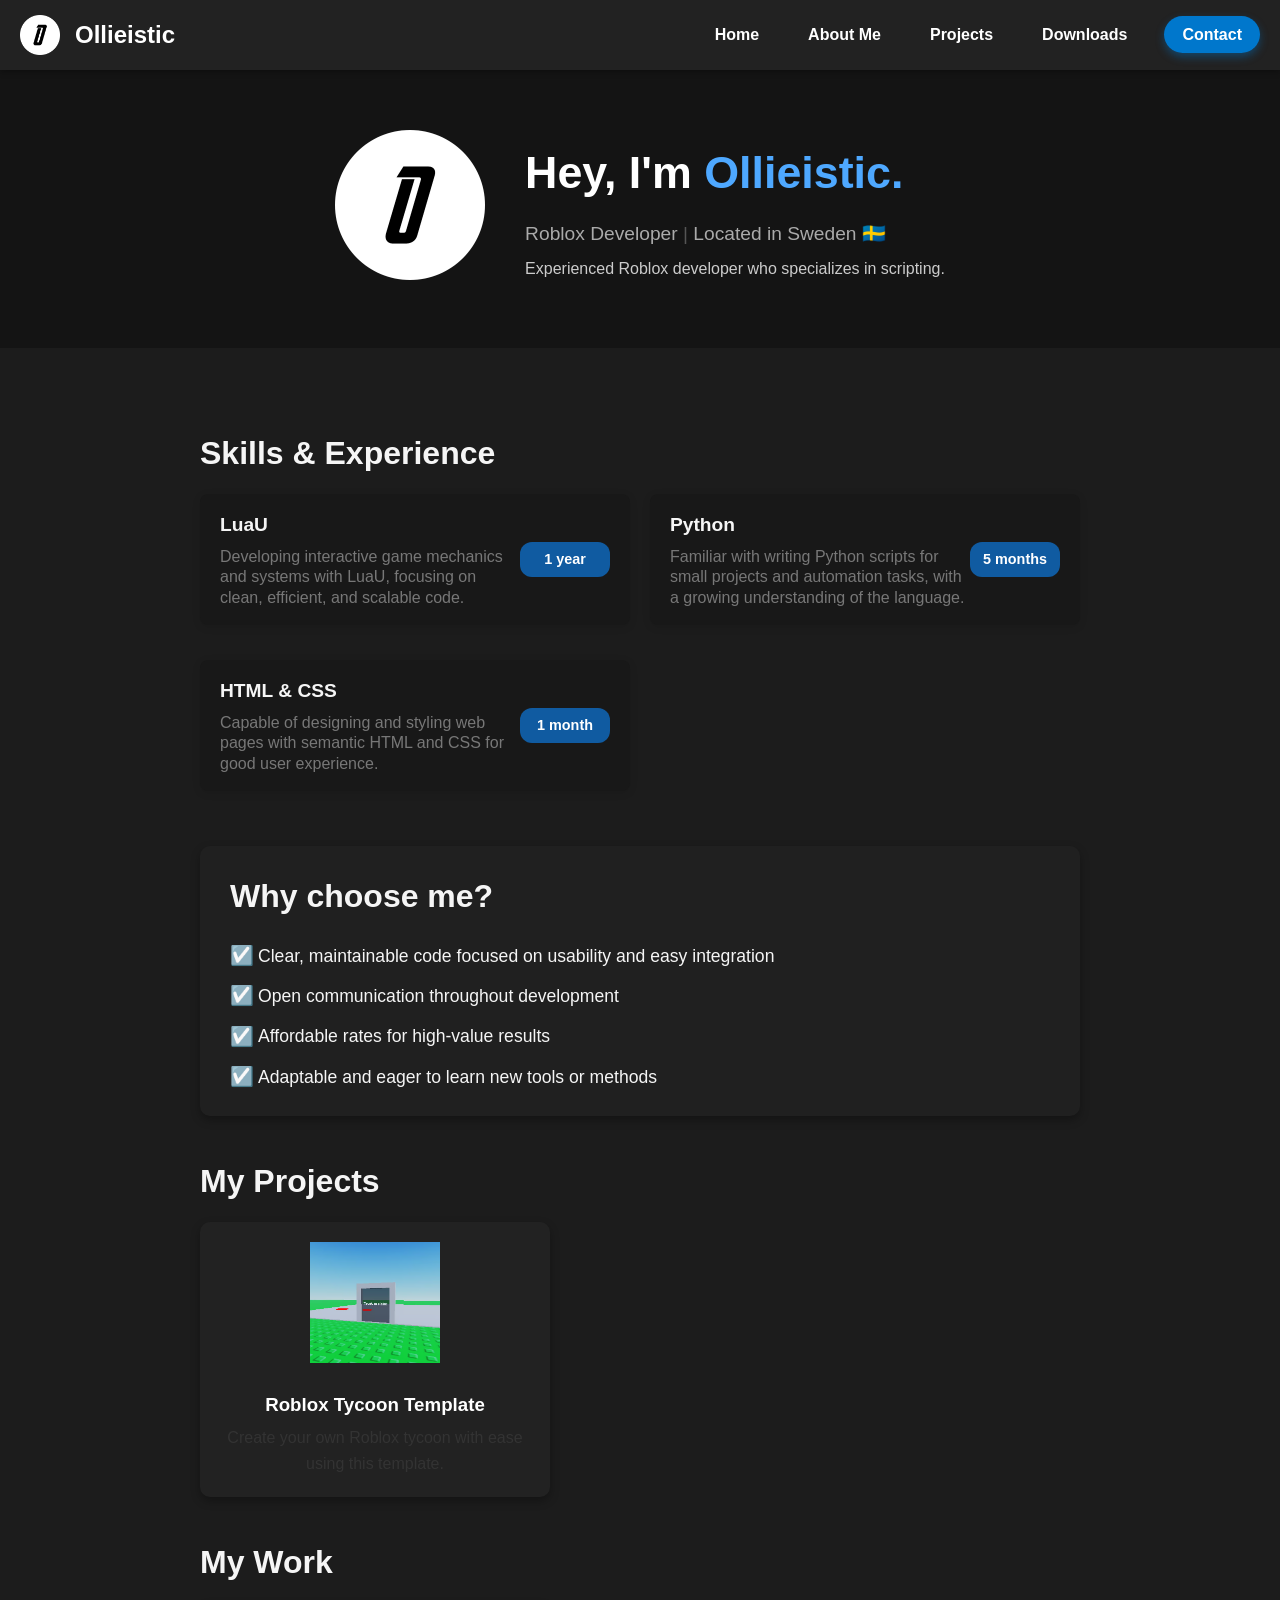
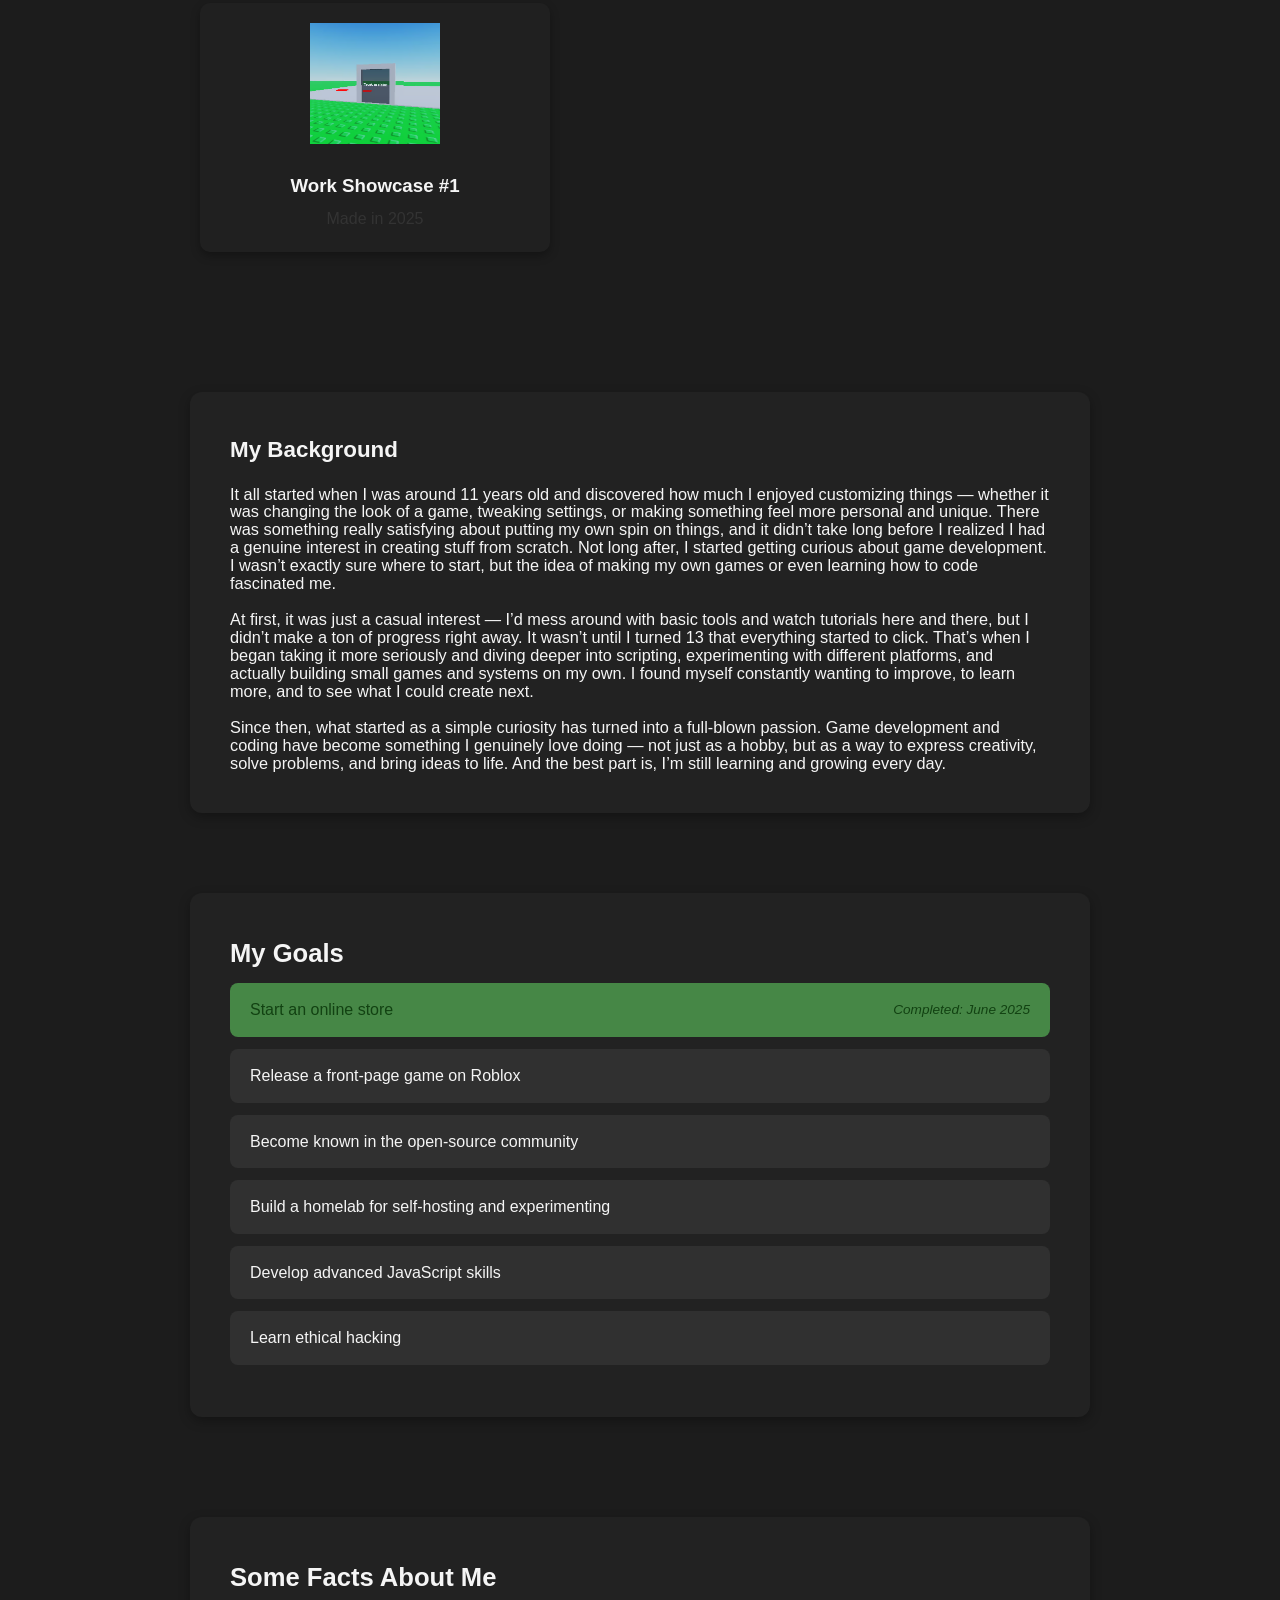
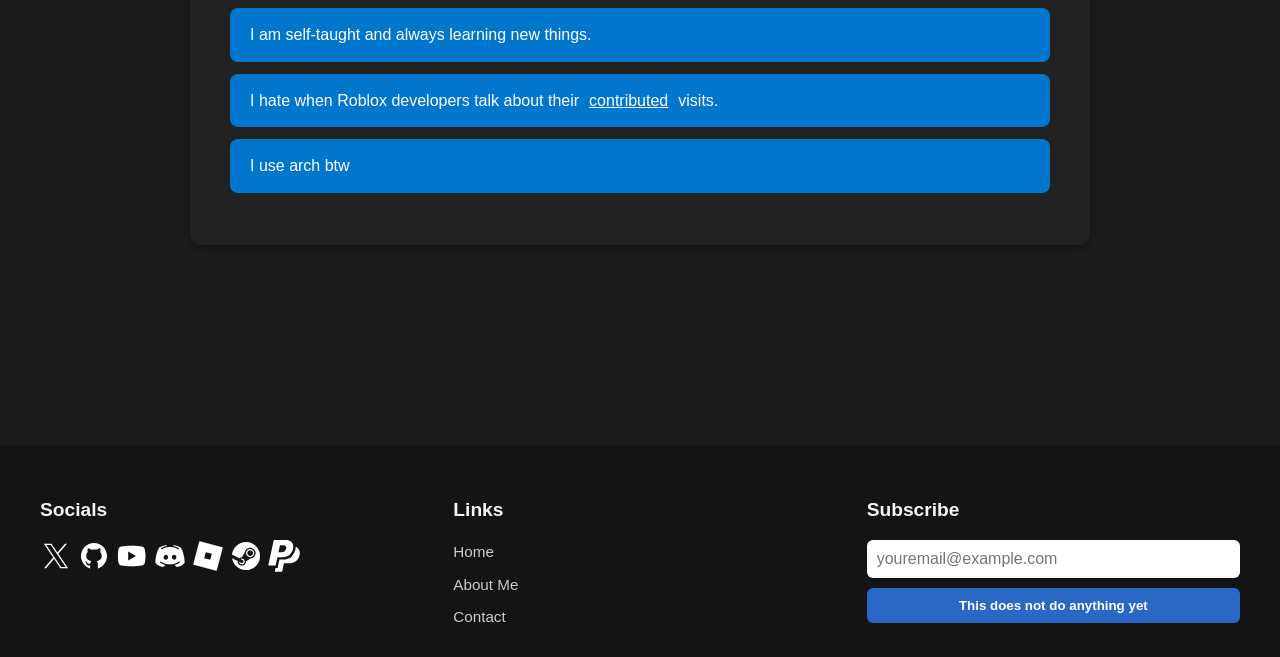
==== index.html @ 8bd6c85c "deploy: 1ccce75548903b7d5dc408d2ad320f66c40d2da7" ====
<!DOCTYPE html>
<html lang="en">
<head>
  <meta charset="UTF-8" />
  <meta name="viewport" content="width=device-width, initial-scale=1" />
  <title>Portfolio | Ollieistic</title>
  <link rel="stylesheet" href="/css/portfolio.css" />
  <link rel="stylesheet" href="/css/shared.css" />
</head>
<body>
  <nav class="navbar">
    <div class="logo-container">
      <img src="/assets/img/logo.png" alt="Logo" class="logo" />
      <span class="logo-text">Ollieistic</span>
    </div>
    <ul class="nav-links">
      <li><a href="/" class="nav-link">Home</a></li>
      <li><a href="#about" class="nav-link">About Me</a></li>
      <li><a href="#projects" class="nav-link">Projects</a></li>
      <li><a href="/downloads" class="nav-link">Downloads</a></li>
      <li><a href="/contact" class="nav-link cta">Contact</a></li>
    </ul>
  </nav>

  <section id="home" class="hero">
    <div class="hero-content">
        <div class="hero-image">
            <img src="/assets/img/logo.png" alt="Ollieistic Logo" />
        </div>
        <div class="hero-text">
            <h1>Hey, I'm <span class="highlight">Ollieistic.</span></h1>
            <p class="subtitle">Roblox Developer <span class="divider">|</span> Located in Sweden 🇸🇪</p>
            <p class="about-me">Experienced Roblox developer who specializes in scripting.</p>
        </div>
    </div>
  </section>

  <div class="content-container">
    <section id="skills-experience">
      <h2>Skills & Experience</h2>
        <ul class="skills-cards-list">
          <li class="skill-card">
            <div class="skill-info">
              <h3>LuaU</h3>
              <p>
                Developing interactive game mechanics and systems with LuaU, focusing on clean, efficient, and scalable code.
              </p>
            </div>
            <span class="experience-label">1 year</span>
          </li>
          <li class="skill-card">
            <div class="skill-info">
              <h3>Python</h3>
              <p>Familiar with writing Python scripts for small projects and automation tasks, with a growing understanding of the language.</p>
            </div>
            <span class="experience-label">5 months</span>
          </li>
          </li>
          <li class="skill-card">
            <div class="skill-info">
              <h3>HTML & CSS</h3>
              <p>Capable of designing and styling web pages with semantic HTML and CSS for good user experience.</p>
            </div>
            <span class="experience-label">1 month</span>
          </li>
        </ul>
      </section>

    <section id="why-choose-me">
      <h2>Why choose me?</h2>
      <p>Clear, maintainable code focused on usability and easy integration</p>
      <p>Open communication throughout development</p>
      <p>Affordable rates for high-value results</p>
      <p>Adaptable and eager to learn new tools or methods</p>
    </section>

    <section id="projects">
        <h2>My Projects</h2>
        <div class="project-list">
          <div class="project">
            <img src="/assets/img/tycoon-temp_p1.png" alt="Project Showcase: Roblox Tycoon Template" />
            <h3>
              <a href="https://store.ollieistic.com/b/tycoon-template" target="_blank">Roblox Tycoon Template</a>
            </h3>
            <p>Create your own Roblox tycoon with ease using this template.</p>
          </div>
        </div>
    </section>

    <section id="my-work">
        <h2>My Work</h2>
        <div class="showcase-list">
            <div class="showcase">
            <img src="/assets/img/tycoon-temp_p1.png" alt="Work Showcase: Alternative Text" />
            <h3>
                <a href="https://www.roblox.com" target="_blank">Work Showcase #1</a>
            </h3>
            <p>Made in 2025</p>
            </div>
        </div>
    </section>

    <section id="about" class="about-section content-container">
        <section class="about-goals-wrapper">
            <article class="background-section">
            <h3>My Background</h3>
            <p>
                It all started when I was around 11 years old and discovered how much I enjoyed customizing things — whether it was changing the look of a game, tweaking settings, or making something feel more personal and unique. There was something really satisfying about putting my own spin on things, and it didn’t take long before I realized I had a genuine interest in creating stuff from scratch. Not long after, I started getting curious about game development. I wasn’t exactly sure where to start, but the idea of making my own games or even learning how to code fascinated me.
                
                At first, it was just a casual interest — I’d mess around with basic tools and watch tutorials here and there, but I didn’t make a ton of progress right away. It wasn’t until I turned 13 that everything started to click. That’s when I began taking it more seriously and diving deeper into scripting, experimenting with different platforms, and actually building small games and systems on my own. I found myself constantly wanting to improve, to learn more, and to see what I could create next.
                
                Since then, what started as a simple curiosity has turned into a full-blown passion. Game development and coding have become something I genuinely love doing — not just as a hobby, but as a way to express creativity, solve problems, and bring ideas to life. And the best part is, I’m still learning and growing every day.
            </p>
            </article>

            <section id="goals" class="goals-section">
            <h3>My Goals</h3>
            <ul class="goals-list">
                <li class="goal completed">
                <span class="goal-text">Start an online store</span>
                <span class="goal-date">Completed: June 2025</span>
                </li>
                <li class="goal">
                <span class="goal-text">Release a front-page game on Roblox</span>
                </li>
                <li class="goal">
                <span class="goal-text">Become known in the open-source community</span>
                </li>
                <li class="goal">
                <span class="goal-text">Build a homelab for self-hosting and experimenting</span>
                </li>
                <li class="goal">
                <span class="goal-text">Develop advanced JavaScript skills</span>
                </li>
                <li class="goal">
                <span class="goal-text">Learn ethical hacking</span>
                </li>
            </ul>
            </section>

            <section class="facts-section">
            <h3>Some Facts About Me</h3>
            <ul class="facts-list">
                <li class="fact">I am self-taught and always learning new things.</li>
                <li class="fact">I hate when Roblox developers talk about their <u>contributed</u> visits.</li>
                <li class="fact">I use arch btw</li>
            </ul>
            </section>
        </section>
    </section>
  </div>

  <footer class="site-footer">
    <div class="footer-container">
      <div class="footer-section">
        <h3>Socials</h3>
        <div class="social-icons">
          <a href="https://x.com/ollieistic" class="social-icon" target="_blank" aria-label="X"><img src="/assets/icons/x.svg" alt="Twitter"></a>
          <a href="https://github.com/ollieistic" class="social-icon" target="_blank" aria-label="GitHub"><img src="/assets/icons/github.svg" alt="GitHub"></a>
          <a href="https://youtube.com/@ollieistic" class="social-icon" target="_blank" aria-label="YouTube"><img src="/assets/icons/youtube.svg" alt="YouTube"></a>
          <a href="https://discord.gg/2n9g3b72dJ" class="social-icon" target="_blank" aria-label="Discord"><img src="/assets/icons/discord.svg" alt="Discord"></a>
          <a href="https://www.roblox.com/users/yourid/profile" class="social-icon" target="_blank" aria-label="Roblox"><img src="/assets/icons/roblox.svg" alt="Roblox"></a>
          <a href="https://steamcommunity.com/id/ollieistic" class="social-icon" target="_blank" aria-label="Steam"><img src="/assets/icons/steam.svg" alt="Steam"></a>
          <a href="https://paypal.me/ollieistic" class="social-icon" target="_blank" aria-label="PayPal"><img src="/assets/icons/paypal.svg" alt="PayPal"></a>
        </div>
      </div>

      <div class="footer-section">
        <h3>Links</h3>
        <ul class="footer-links">
          <li><a href="/">Home</a></li>
          <li><a href="#about">About Me</a></li>
          <li><a href="/contact">Contact</a></li>
        </ul>
      </div>

    <div class="footer-section">
        <h3>Subscribe</h3>
        <form class="subscribe-form">
          <input type="email" placeholder="youremail@example.com" required>
          <button type="submit">This does not do anything yet</button>
        </form>
      </div>
    </div>
  </footer>
</body>
</html>
---- css/portfolio.css ----
/* HERO & ABOUT ME */
.hero {
  padding: 60px 40px;
  display: flex;
  justify-content: center;
  align-items: center;
  background-color: #141414;
}

.about-me {
  color: #ccc;
  font-size: 1rem;
  margin-top: 8px;
  max-width: 500px;
  line-height: 1.4;
}

.hero-content {
  display: flex;
  align-items: center;
  gap: 40px;
  flex-wrap: wrap;
  max-width: 1200px;
  margin: 0 auto;
}

.hero-text h1 {
  font-size: 2.8rem;
  margin-bottom: 10px;
  color: #fff;
}

.hero-text .highlight {
  color: #4ea8ff;
}

.subtitle {
  color: #aaa;
  font-size: 1.2rem;
}

.divider {
  color: #555;
}

.hero-image img {
  width: 150px;
  height: auto;
  border-radius: 10px;
}

/* SKILLS & EXPERIENCE */

.skills-cards-list {
  list-style: none;
  padding: 0;
  margin: 0;
  width: 100%;
  display: grid;
  grid-template-columns: repeat(2, 1fr);
  gap: 20px;
}


@media (max-width: 750px) {
  .skills-cards-list {
    grid-template-columns: 1fr;
  }
}

.skill-card {
  display: flex;
  justify-content: space-between;
  align-items: center;
  background-color: #181818;
  border-radius: 8px;
  padding: 16px 20px;
  margin-bottom: 15px;
  box-shadow: 0 2px 8px rgba(0,0,0,0.1);
  transition: box-shadow 0.2s ease;
}

.skill-card:hover {
  box-shadow: 0 4px 12px rgba(0,0,0,0.15);
}

.skill-info h3 {
  margin: 0 0 6px 0;
  font-size: 1.2rem;
  color: #f5f5f5;
}

.skill-info p {
  margin: 0;
  color: #777;
  font-size: 1rem;
  line-height: 1.3;
  max-width: 600px;
}

.experience-label {
  background-color: #105ba1;
  color: white;
  font-weight: 600;
  font-size: 0.9rem;
  padding: 6px 12px;
  border-radius: 12px;
  white-space: nowrap;

  width: 90px;
  text-align: center;
  flex-shrink: 0;
}

/* WHY CHOOSE ME */

#why-choose-me {
  border-radius: 10px;
  background: #202020;
  padding: 25px 30px;
  box-shadow: 0 4px 10px rgba(0, 0, 0, 0.3);
  width: 100%;
  box-sizing: border-box;
  margin-bottom: 40px;
}


#why-choose-me h2 {
  font-weight: 700;
  color: #f5f5f5;
  margin-bottom: 20px;
}

#why-choose-me p {
  color: #f5f5f5;
  font-size: 1.1rem;
  line-height: 1.6;
  margin-top: 12px;
  position: relative;
  padding-left: 28px;
}

#why-choose-me p::before {
  content: "☑️";
  position: absolute;
  left: 0;
  top: 50%;
  transform: translateY(-50%);
  color: #4ea8ff;
  font-size: 1.2rem;
  line-height: 1;
}

/* GENERAL */
h2 {
  color: #f5f5f5;
  font-size: 2rem;
  margin-bottom: 15px;
}

/* PROJECTS */
.project-list {
  display: flex;
  flex-wrap: wrap;
  gap: 20px;
}

.project {
  background-color: #222;
  border-radius: 10px;
  padding: 20px;
  width: 350px;
  box-shadow: 0 4px 10px rgba(0, 0, 0, 0.3);
  text-align: center;
  transition: transform 0.2s ease, box-shadow 0.2s ease;
}

.project img {
  width: 130px;
  height: auto;
  margin-bottom: 10px;
}

.project h3 {
  margin: 10px 0 5px;
}

.project a {
  text-decoration: none;
  color: #fff;
}

.project a:hover {
  text-decoration: underline;
}

/* SHOWCASES */
.showcase-list {
  display: flex;
  flex-wrap: wrap;
  gap: 20px;
}

.showcase {
  background-color: #202020;
  border-radius: 10px;
  padding: 20px;
  width: 350px;
  box-shadow: 0 4px 10px rgba(0, 0, 0, 0.3);
  text-align: center;
  transition: transform 0.2s ease, box-shadow 0.2s ease;
}

.showcase img {
  width: 130px;
  height: auto;
  margin-bottom: 10px;
}

.showcase h3 {
  margin: 10px 0 5px;
}

.showcase a {
  text-decoration: none;
  color: #f5f5f5;
}

.showcase a:hover {
  text-decoration: underline;
}

/* ABOUT ME & GOALS & FACTS*/
.about-section {
  max-width: 900px;
  margin: 60px auto 80px;
  padding: 0 20px;
  color: #333;
}

.about-section h2 {
  font-size: 2.2rem;
  font-weight: 700;
  margin-bottom: 25px;
  color: #f5f5f5;
  padding-bottom: 10px;
  max-width: fit-content;
}

.about-section article {
  margin-bottom: 20px;
}

.about-section article h3 {
  font-size: 1.4rem;
  font-weight: 600;
  color: #f5f5f5;
}

.about-section article p {
  font-size: 1.02rem;
  line-height: 1.1;
  color: #f5f5f5;
  white-space: pre-line;
}

@media (max-width: 600px) {
  .about-section {
    margin: 40px 15px 60px;
    padding: 0 10px;
  }
  
  .about-section h2 {
    font-size: 1.8rem;
  }

  .about-section article h3 {
    font-size: 1.2rem;
  }
}

.about-goals-wrapper {
  display: flex;
  gap: 60px;
  flex-wrap: wrap;
  justify-content: center;
  align-items: flex-start;
  margin: 60px auto;
  max-width: 1200px;
  padding: 0 20px;
}

.background-section,
.facts-section,
.goals-section {
  background-color: #222;
  border-radius: 12px;
  padding: 40px;
  box-shadow: 0 4px 12px rgba(0,0,0,0.3);
  flex: 1;
  min-width: 900px;
  max-width: 1200px;
}

.background-section h3 {
  margin-bottom: 0px;
}

.facts-section h3,
.goals-section h3 {
  font-size: 1.6rem;
  margin-bottom: 10px;
  color: #f5f5f5;
}

@media (max-width: 900px) {
  .about-goals-wrapper {
    flex-direction: column;
    gap: 20px;
  }

  .background-section,
  .goals-section,
  .facts-section {
    max-width: 100%;
  }
}

/* GOALS */
.goals-list {
  list-style: none;
  padding-left: 0;
  margin: 0;
}

.goal {
  background-color: #303030;
  padding: 14px 20px;
  border-radius: 8px;
  margin-bottom: 12px;
  display: flex;
  justify-content: space-between;
  align-items: center;
  flex-wrap: wrap;
  gap: 8px;
  font-size: 1rem;
  color: #f5f5f5;
  transition: background-color 0.3s ease;
}

.goal:hover {
  background-color: #272727;
}

.goal-text {
  flex: 1;
}

.goal-date {
  font-size: 0.85rem;
  color: #666;
  font-style: italic;
}

.goal.completed {
  background-color: #468746;
  color: #124212;
}

.goal.completed .goal-date {
  color: #124212;
}

.goal.completed:hover {
  background-color: #336933;
}

/* FACTS */
.facts-list {
  list-style: none;
  padding-left: 0;
  margin: 0;
}

.fact {
  background-color: #0077cc;
  padding: 14px 20px;
  border-radius: 8px;
  margin-bottom: 12px;
  font-size: 1rem;
  color: #fff;
  display: flex;
  align-items: center;
  gap: 10px;
  transition: background-color 0.3s ease;
}

.fact:hover {
  background-color: #096bb1;
}
---- css/shared.css ----
/* GLOBAL */
* {
  margin: 0;
  padding: 0;
  box-sizing: border-box;
}

/* HEADER & NAVBAR */
header {
  text-align: center;
  margin-bottom: 40px;
}

header h1 {
  font-size: 3rem;
  margin-bottom: 10px;
}

header p {
  font-size: 1.2rem;
  color: #555;
}

section {
  margin-bottom: 40px;
}

.navbar {
  position: sticky;
  top: 0;
  left: 0;
  right: 0;
  width: 100vw;
  background-color: #222;
  color: white;
  display: flex;
  justify-content: space-between;
  align-items: center;
  padding: 15px 20px;
  z-index: 100;
  box-sizing: border-box;
  margin: 0;
  box-shadow: 0 2px 6px rgba(0,0,0,0.3);
}

.logo-container {
  display: flex;
  align-items: center;
  gap: 15px;
}

.logo {
  height: 40px;
  width: auto;
}

.logo-text {
  font-size: 1.5rem;
  font-weight: 700;
}

.nav-links {
  list-style: none;
  display: flex;
  gap: 25px;
  margin: 0;
}

.nav-link {
  color: white;
  text-decoration: none;
  font-weight: 600;
  padding: 8px 12px;
  transition: background-color 0.3s ease, color 0.3s ease;
  border-radius: 4px;
}

.nav-link:hover {
  background-color: #555;
  color: #fff;
}

.nav-link.cta {
  background-color: #0077cc;
  color: white;
  font-weight: 700;
  padding: 10px 18px;
  border-radius: 25px;
  box-shadow: 0 4px 8px rgb(0 119 204 / 0.4);
  transition: background-color 0.3s ease, box-shadow 0.3s ease;
}

.nav-link.cta:hover {
  background-color: #005fa3;
  box-shadow: 0 6px 12px rgb(0 95 163 / 0.6);
}

@media (max-width: 600px) {
  .navbar {
    flex-direction: column;
    gap: 10px;
  }
  .nav-links {
    flex-direction: column;
    gap: 12px;
  }
}

/* BODY & CONTENT */
body {
  font-family: 'Segoe UI', Tahoma, Geneva, Verdana, sans-serif;
  background: #1c1c1c;
  color: #333;
  line-height: 1.6;
  padding: 0;
  margin: 0;
}

.content-container {
  padding: 40px;
  padding-left: 200px;
  padding-right: 200px;
  max-width: none;
  width: 100%;
  box-sizing: border-box;
  margin: 0 auto;
}


/* FOOTER */
.site-footer {
  background-color: #141414;
  color: #fff;
  padding: 50px 20px 20px;
  font-size: 0.95rem;
  margin-top: 20px;
}

.footer-container {
  display: flex;
  flex-wrap: wrap;
  justify-content: space-between;
  gap: 40px;
  max-width: 1200px;
  margin: 0 auto;
}

.footer-section {
  flex: 1;
  min-width: 250px;
}

.footer-section h3 {
  font-size: 1.2rem;
  margin-bottom: 15px;
  color: #f5f5f5;
}

.social-icons {
  display: flex;
  flex-wrap: wrap;
  justify-content: left;
  gap: 6px;
  max-width: 300px;
  margin: 0;
}

.social-icon img,
.social-icon svg {
  width: 32px;
  height: 32px;
  display: block;
  transition: transform 0.2s ease;
  fill: currentColor;
}

.social-icon img:hover,
.social-icon svg:hover {
  transform: scale(1.1);
}

.footer-links {
  list-style: none;
  padding: 0;
}

.footer-links li {
  margin: 8px 0;
}

.footer-links a {
  color: #ccc;
  text-decoration: none;
  transition: color 0.2s ease;
}

.footer-links a:hover {
  color: #f5f5f5;
}

.subscribe-form {
  display: flex;
  flex-direction: column;
  gap: 10px;
}

.subscribe-form input[type="email"] {
  padding: 10px;
  border-radius: 6px;
  border: none;
  font-size: 1rem;
}

.subscribe-form button {
  padding: 10px;
  background-color: #2a68c5;
  color: white;
  font-weight: bold;
  border: none;
  border-radius: 6px;
  cursor: pointer;
  transition: background-color 0.3s ease;
}

.subscribe-form button:hover {
  background-color: #255fb6;
}

.footer-bottom {
  margin-top: 40px;
  text-align: center;
  font-size: 0.85rem;
  color: #aaa;
}
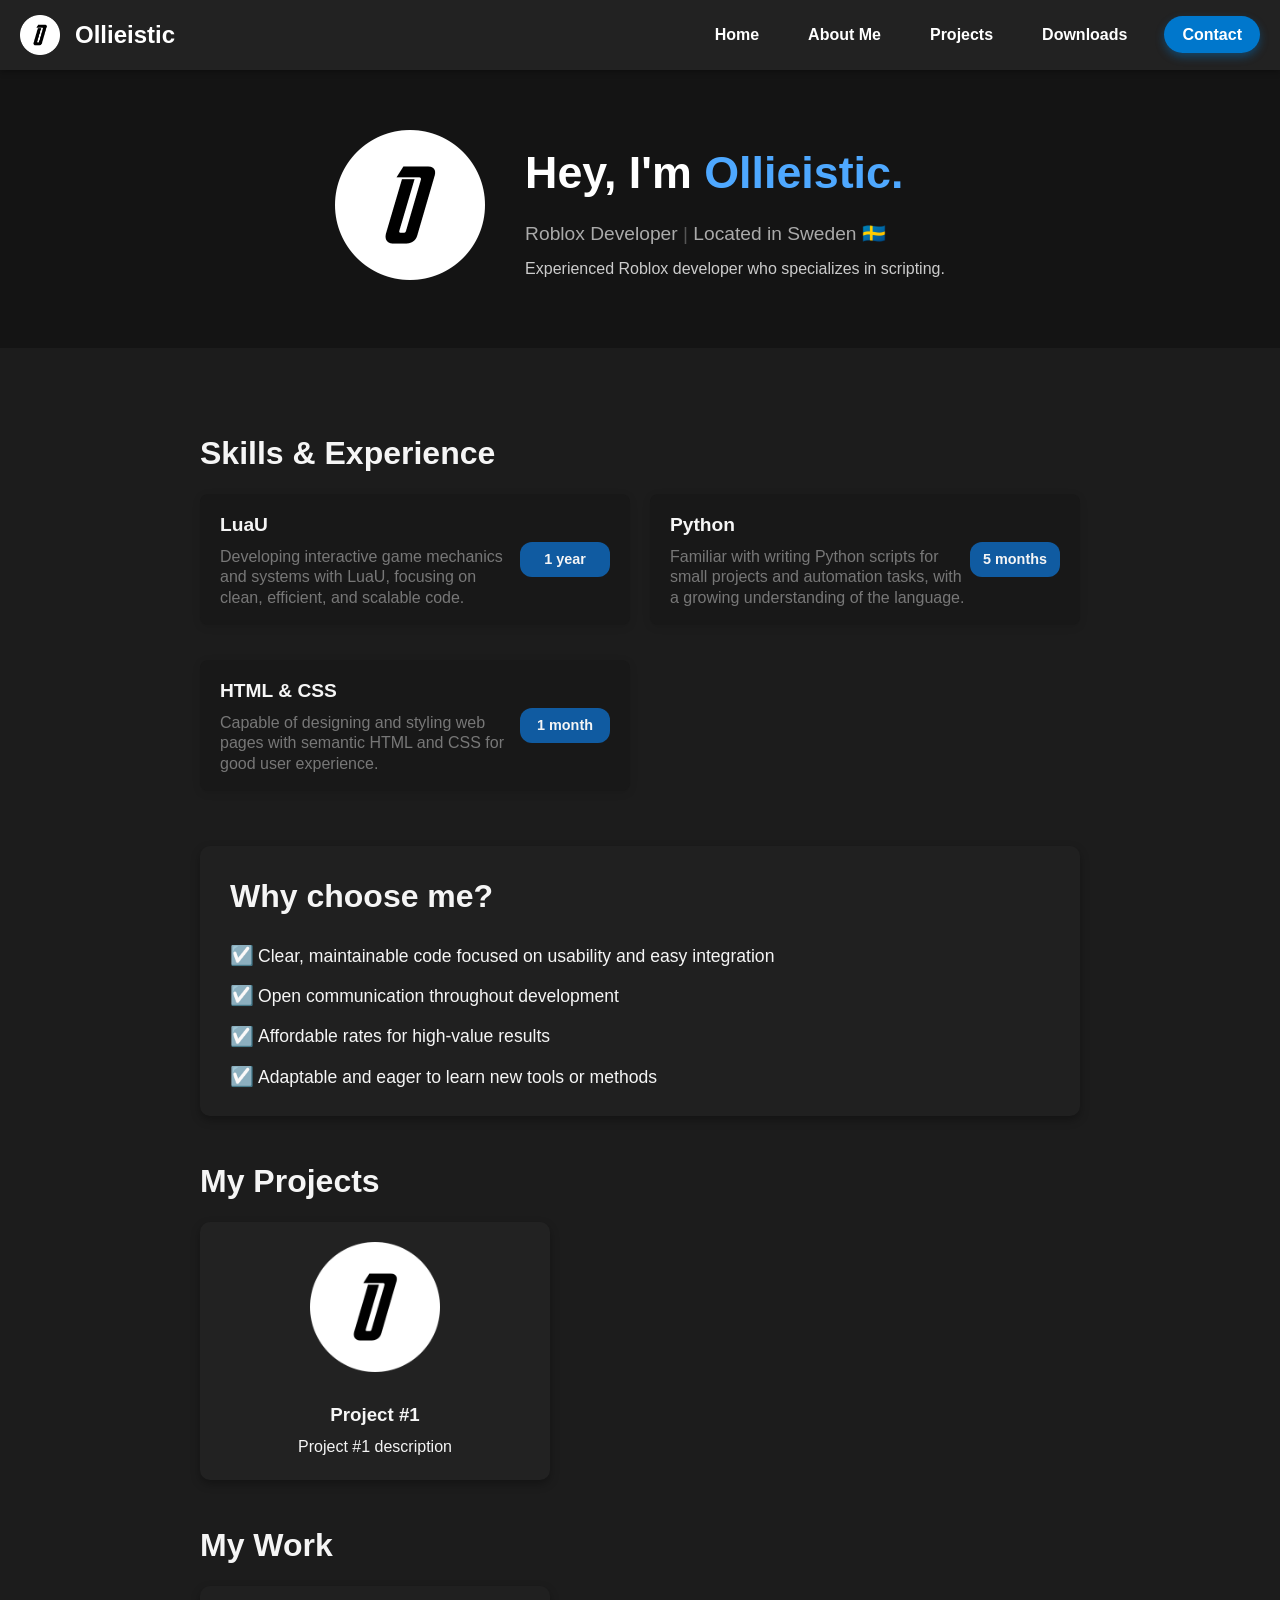
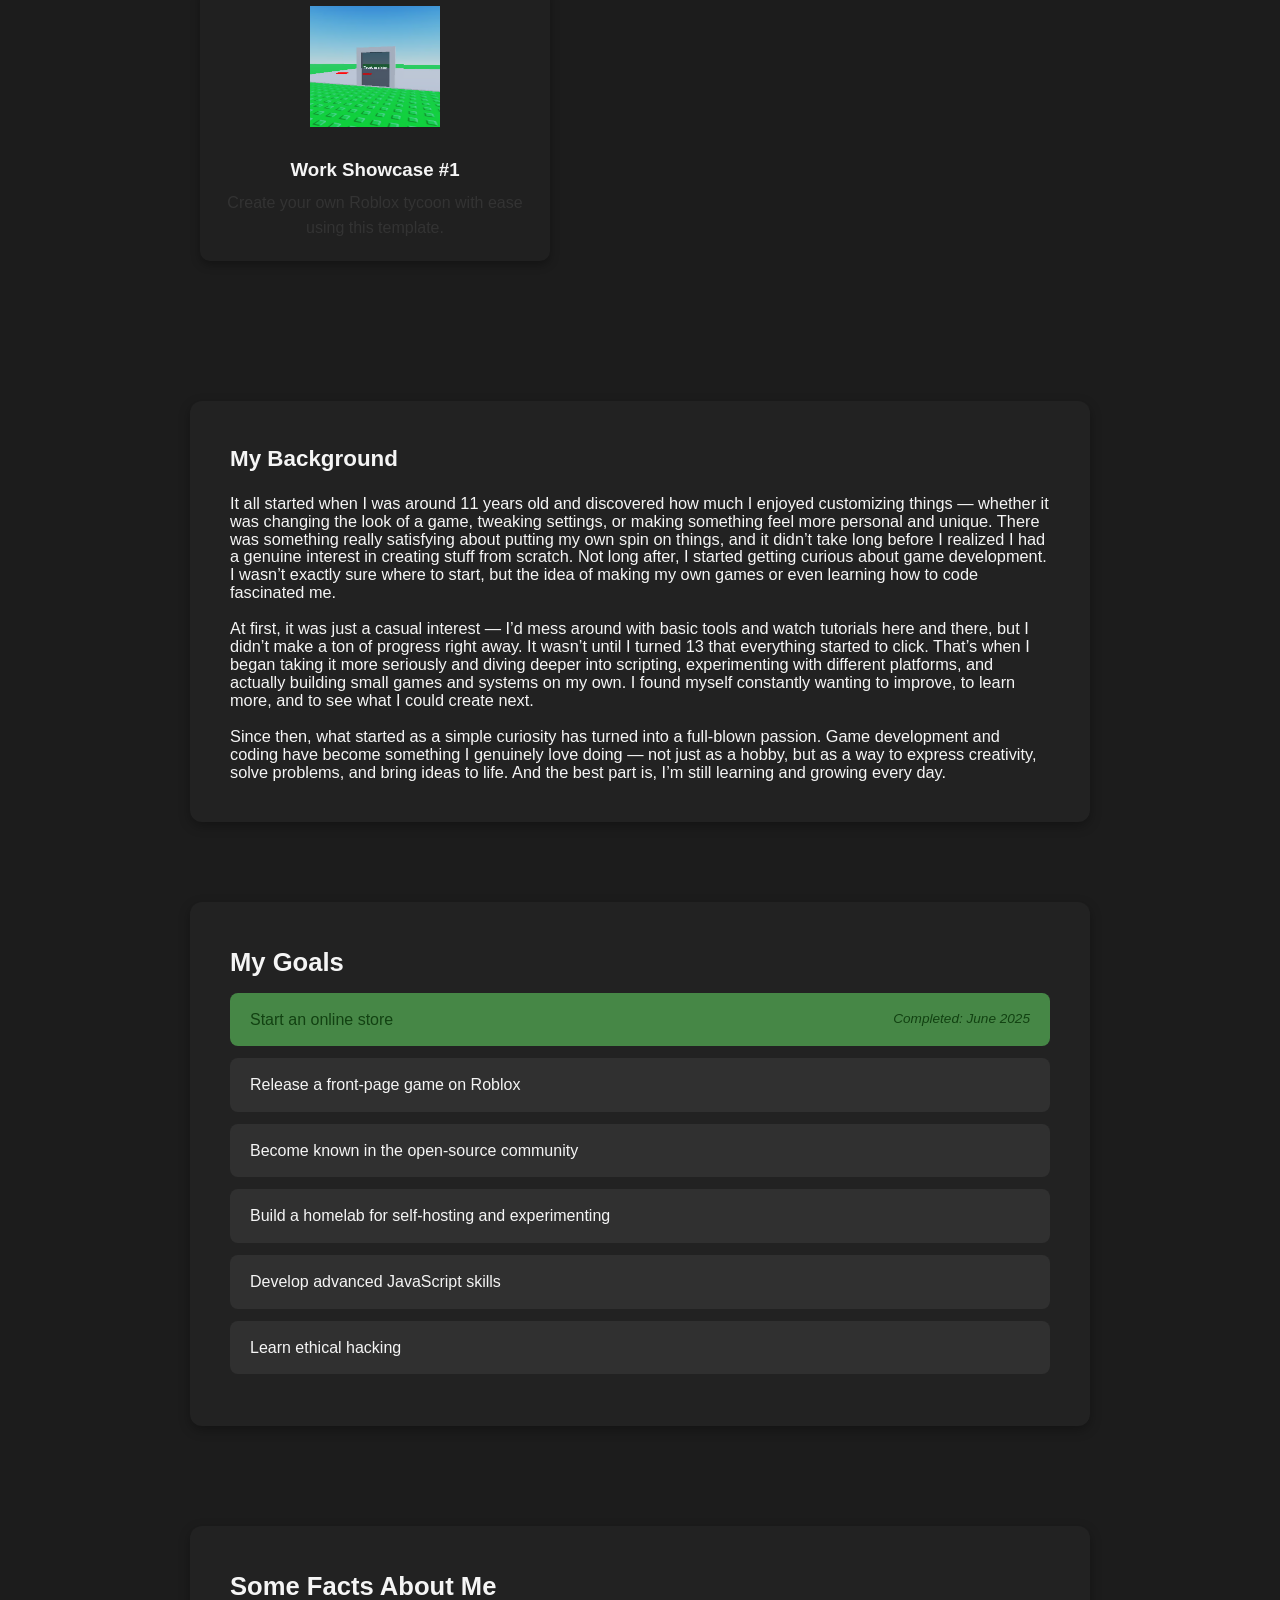
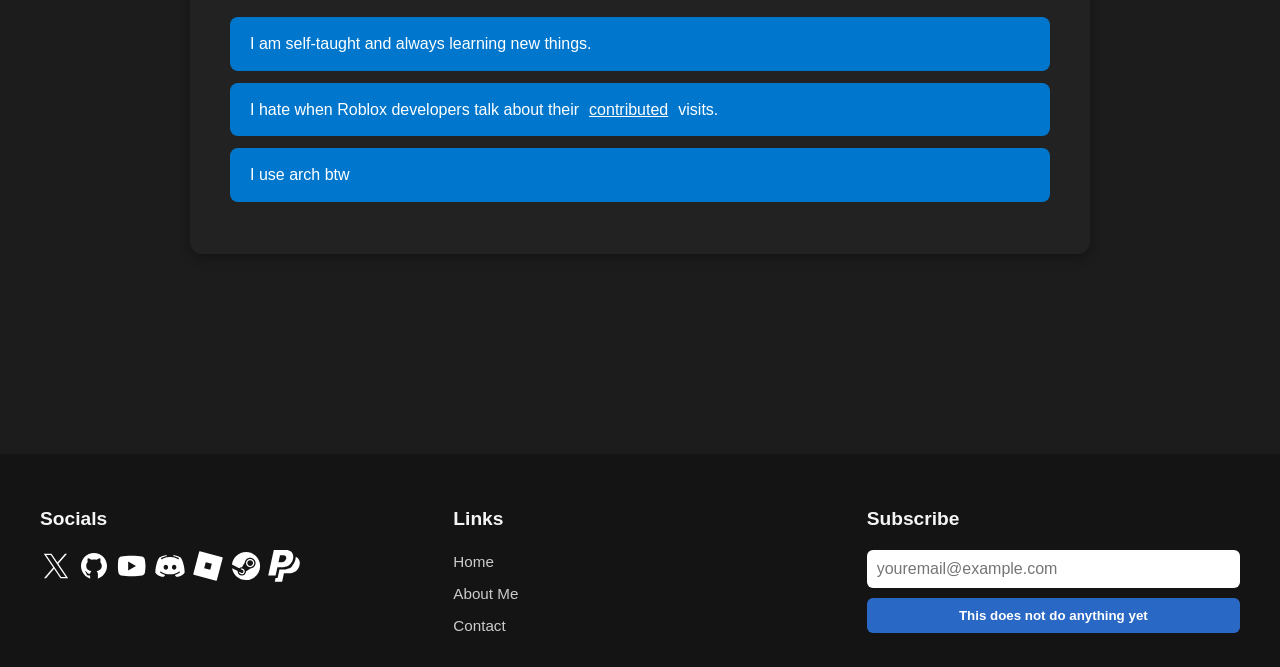
==== commit 97d44977: "deploy: fbb1f2ae51b282fda6940d770368c337c1ca87c8" ====
--- a/index.html
+++ b/index.html
@@ -1,16 +1,17 @@
 <!DOCTYPE html>
 <html lang="en">
 <head>
-  <meta charset="UTF-8" />
-  <meta name="viewport" content="width=device-width, initial-scale=1" />
+  <meta charset="UTF-8"/>
+  <meta name="viewport" content="width=device-width, initial-scale=1"/>
   <title>Portfolio | Ollieistic</title>
-  <link rel="stylesheet" href="/css/portfolio.css" />
-  <link rel="stylesheet" href="/css/shared.css" />
+  <link rel="stylesheet" href="/css/portfolio.css"/>
+  <link rel="stylesheet" href="/css/shared.css"/>
+  <link rel="icon" type="image/png" href="/assets/icons/favicon.png"/>
 </head>
 <body>
   <nav class="navbar">
     <div class="logo-container">
-      <img src="/assets/img/logo.png" alt="Logo" class="logo" />
+      <img src="/assets/img/logo.png" alt="Logo" class="logo"/>
       <span class="logo-text">Ollieistic</span>
     </div>
     <ul class="nav-links">
@@ -25,7 +26,7 @@
   <section id="home" class="hero">
     <div class="hero-content">
         <div class="hero-image">
-            <img src="/assets/img/logo.png" alt="Ollieistic Logo" />
+            <img src="/assets/img/logo.png" alt="Ollieistic Logo"/>
         </div>
         <div class="hero-text">
             <h1>Hey, I'm <span class="highlight">Ollieistic.</span></h1>
@@ -78,11 +79,11 @@
         <h2>My Projects</h2>
         <div class="project-list">
           <div class="project">
-            <img src="/assets/img/tycoon-temp_p1.png" alt="Project Showcase: Roblox Tycoon Template" />
+            <img src="/assets/img/logo.png" alt="Project: Alternative Text"/>
             <h3>
-              <a href="https://store.ollieistic.com/b/tycoon-template" target="_blank">Roblox Tycoon Template</a>
+              <a href="https://ollieistic.com" target="_blank">Project #1</a>
             </h3>
-            <p>Create your own Roblox tycoon with ease using this template.</p>
+            <p>Project #1 description</p>
           </div>
         </div>
     </section>
@@ -91,11 +92,11 @@
         <h2>My Work</h2>
         <div class="showcase-list">
             <div class="showcase">
-            <img src="/assets/img/tycoon-temp_p1.png" alt="Work Showcase: Alternative Text" />
+            <img src="/assets/img/tycoon-temp_p1.png" alt="Work Showcase: Tycoon Template"/>
             <h3>
-                <a href="https://www.roblox.com" target="_blank">Work Showcase #1</a>
+                <a href="https://store.ollieistic.com/b/tycoon-template" target="_blank">Work Showcase #1</a>
             </h3>
-            <p>Made in 2025</p>
+            <p>Create your own Roblox tycoon with ease using this template.</p>
             </div>
         </div>
     </section>
--- a/css/portfolio.css
+++ b/css/portfolio.css
@@ -100,7 +100,7 @@
 
 .experience-label {
   background-color: #105ba1;
-  color: white;
+  color: #f5f5f5;
   font-weight: 600;
   font-size: 0.9rem;
   padding: 6px 12px;
@@ -167,6 +167,7 @@
 
 .project {
   background-color: #222;
+  color: #f5f5f5;
   border-radius: 10px;
   padding: 20px;
   width: 350px;
@@ -187,7 +188,7 @@
 
 .project a {
   text-decoration: none;
-  color: #fff;
+  color: #f5f5f5;
 }
 
 .project a:hover {
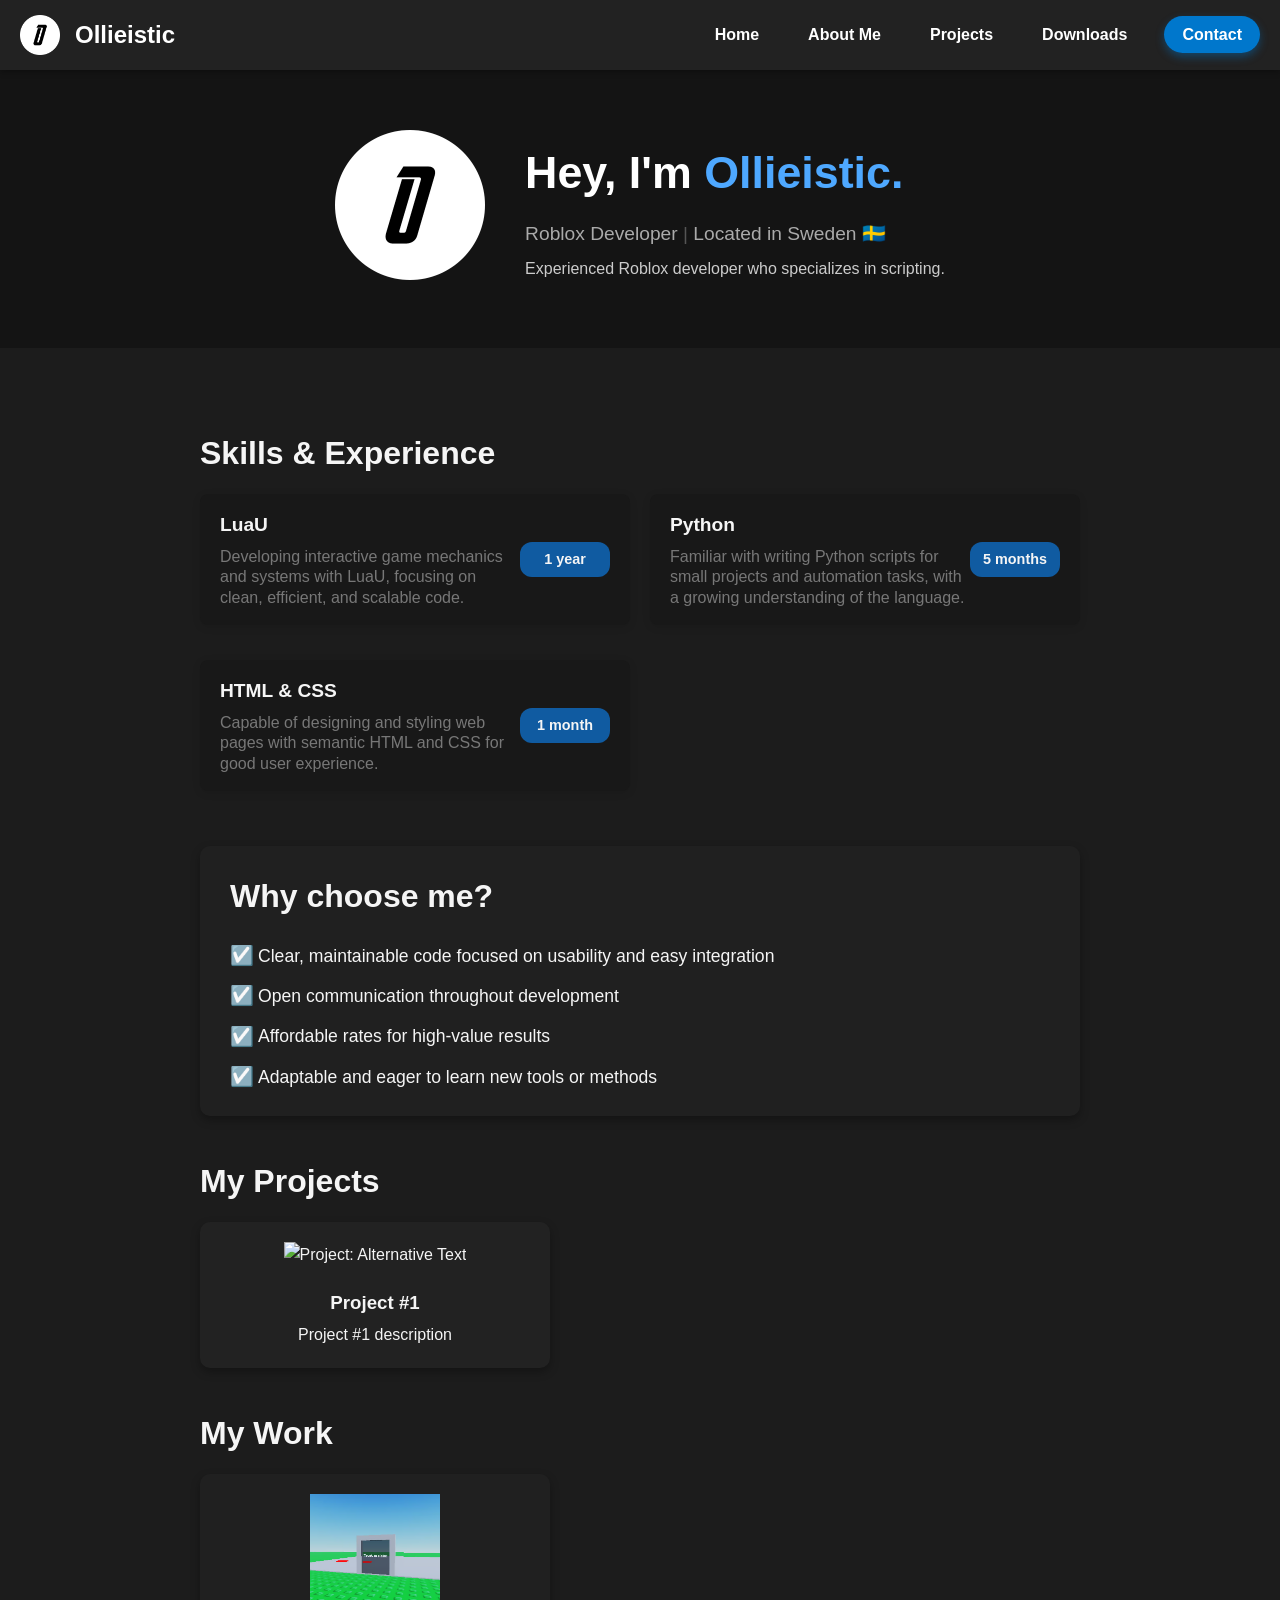
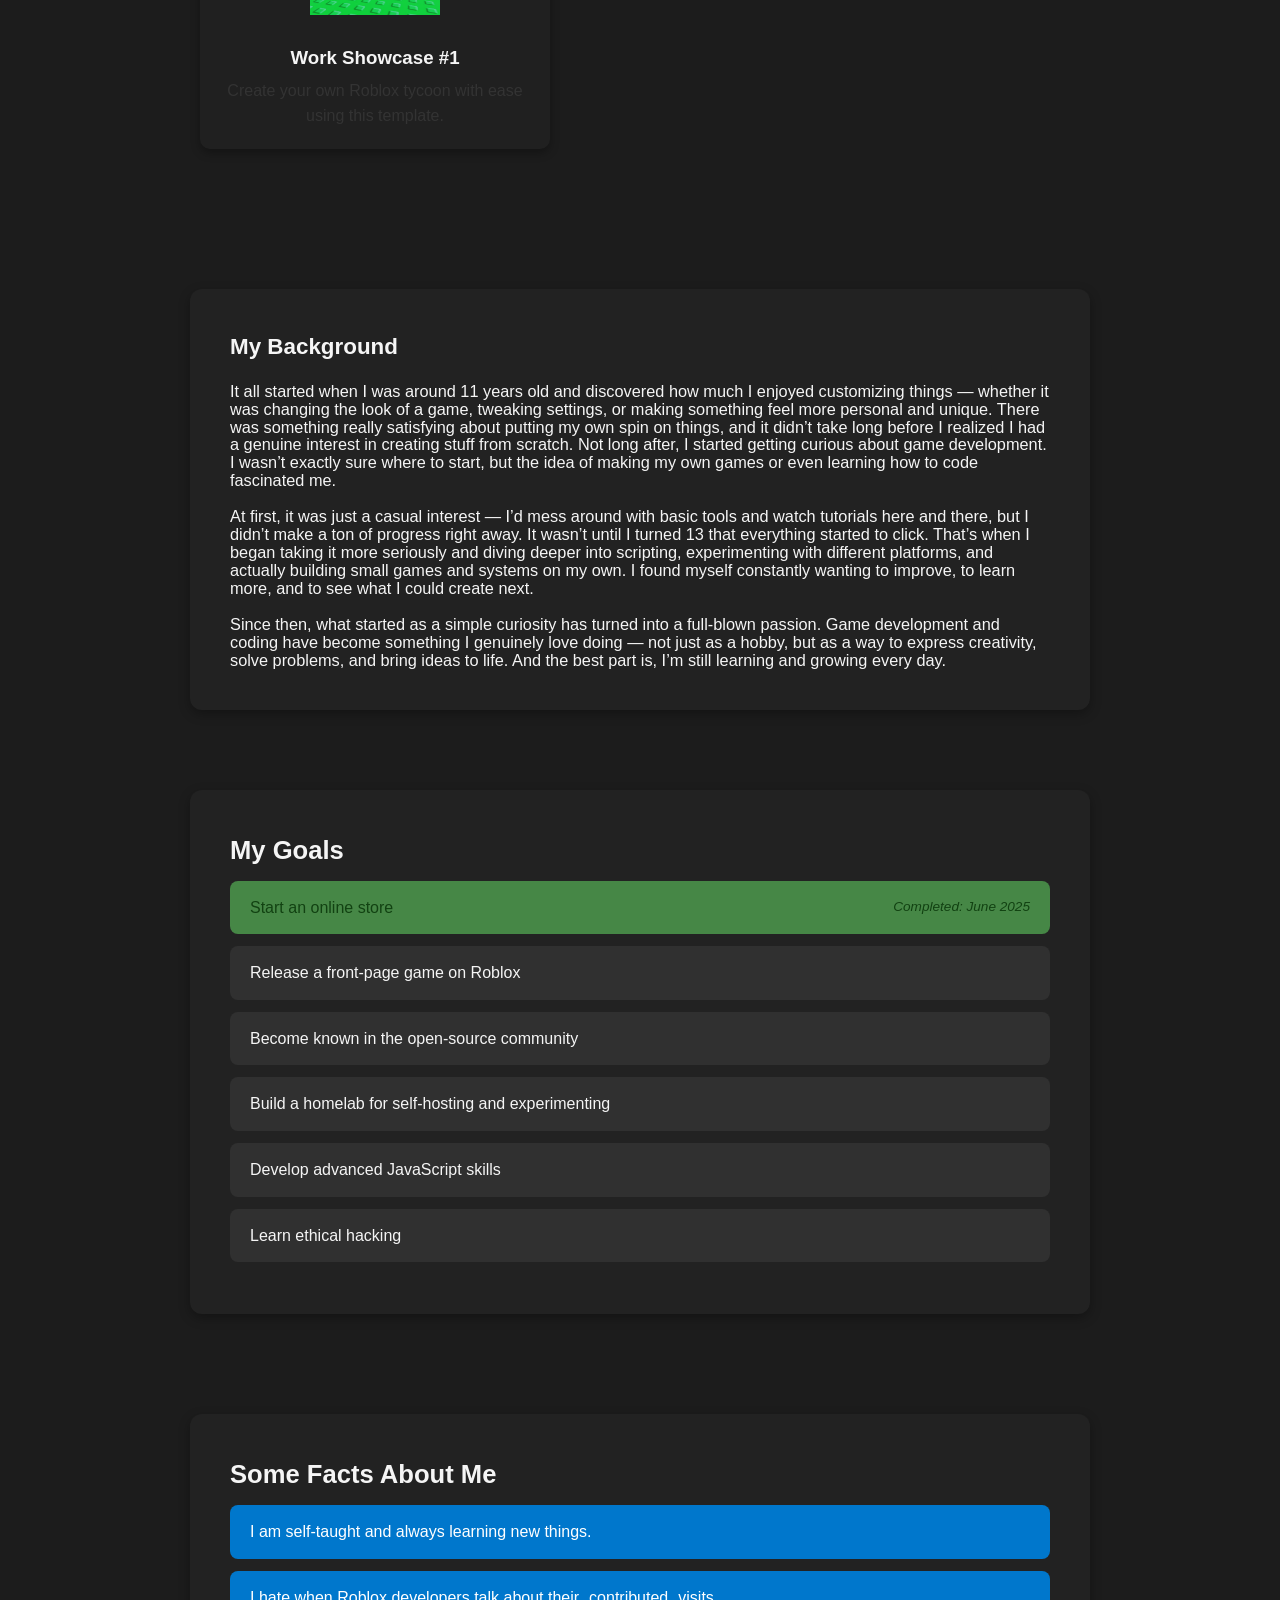
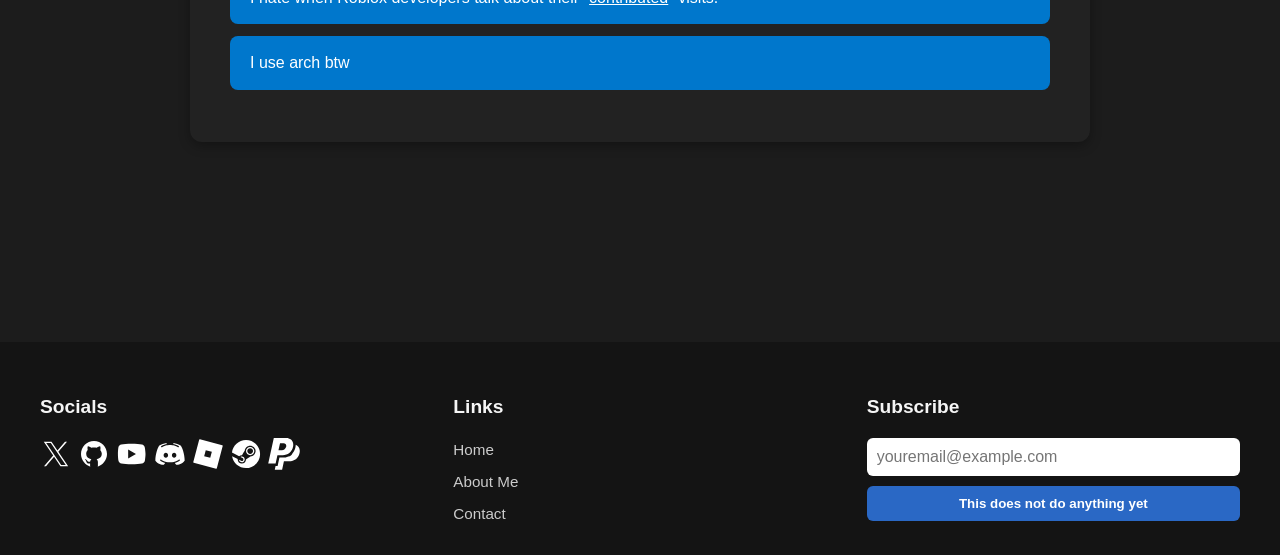
==== commit 6dca4c2e: "deploy: b0109aeb3c1a797c52f137b53308c3ddf9575fb3" ====
--- a/index.html
+++ b/index.html
@@ -6,12 +6,12 @@
   <title>Portfolio | Ollieistic</title>
   <link rel="stylesheet" href="/css/portfolio.css"/>
   <link rel="stylesheet" href="/css/shared.css"/>
-  <link rel="icon" type="image/png" href="/assets/icons/favicon.png"/>
+  <link rel="icon" type="image/png" href="favicon.png"/>
 </head>
 <body>
   <nav class="navbar">
     <div class="logo-container">
-      <img src="/assets/img/logo.png" alt="Logo" class="logo"/>
+      <img src="/logo.png" alt="Logo" class="logo"/>
       <span class="logo-text">Ollieistic</span>
     </div>
     <ul class="nav-links">
@@ -26,7 +26,7 @@
   <section id="home" class="hero">
     <div class="hero-content">
         <div class="hero-image">
-            <img src="/assets/img/logo.png" alt="Ollieistic Logo"/>
+            <img src="/logo.png" alt="Ollieistic Logo"/>
         </div>
         <div class="hero-text">
             <h1>Hey, I'm <span class="highlight">Ollieistic.</span></h1>
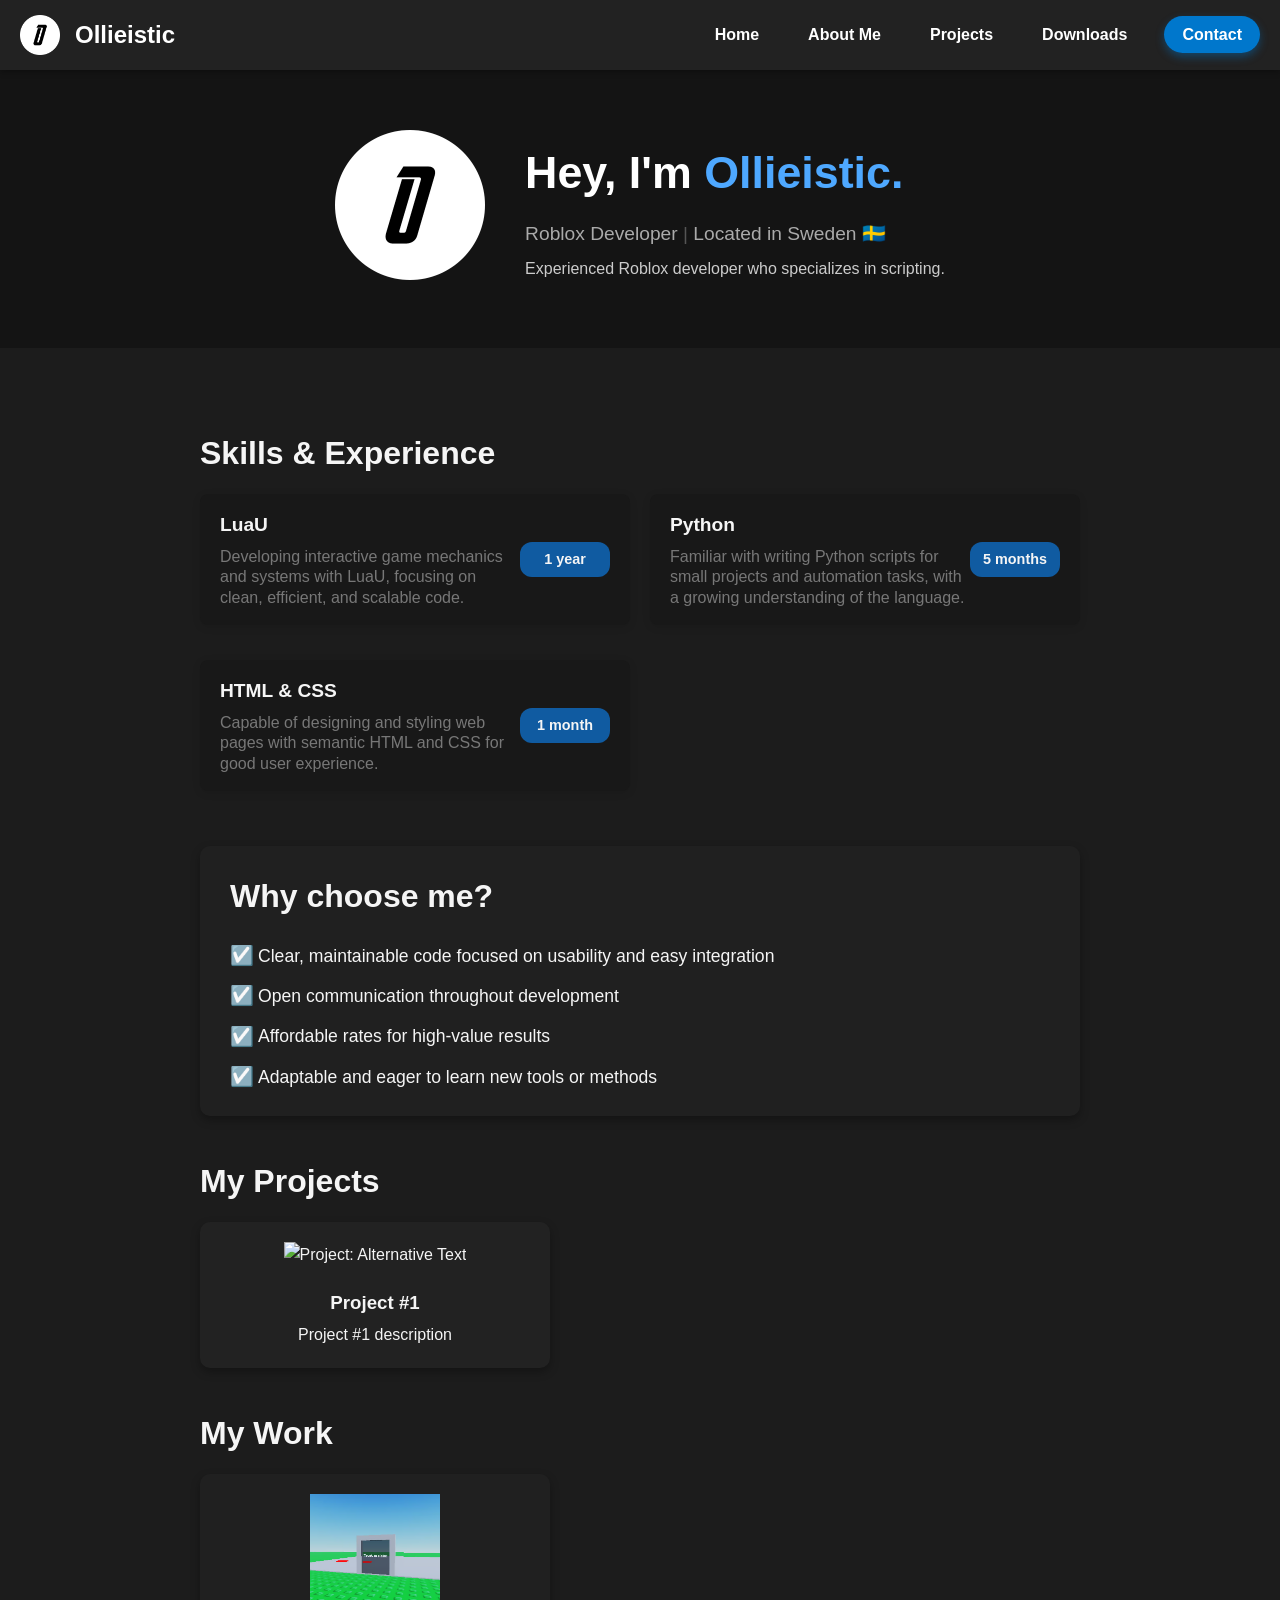
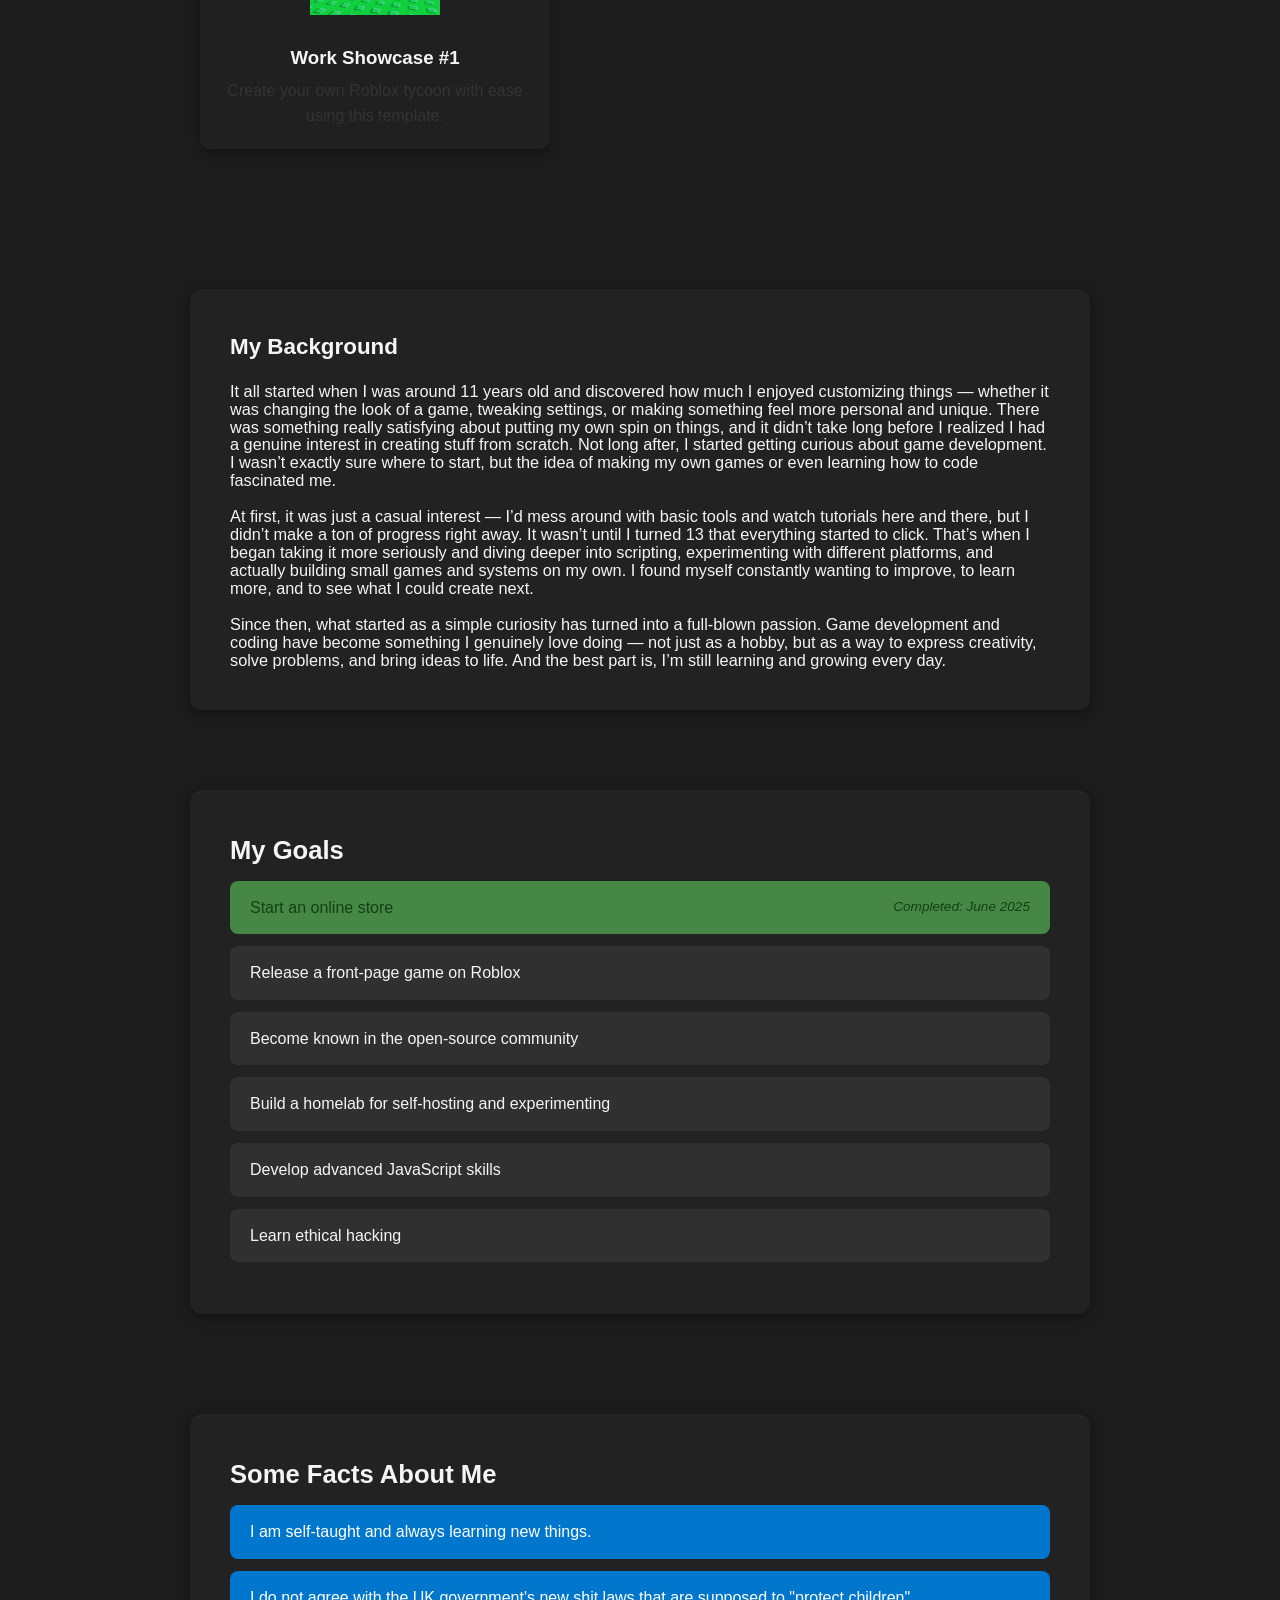
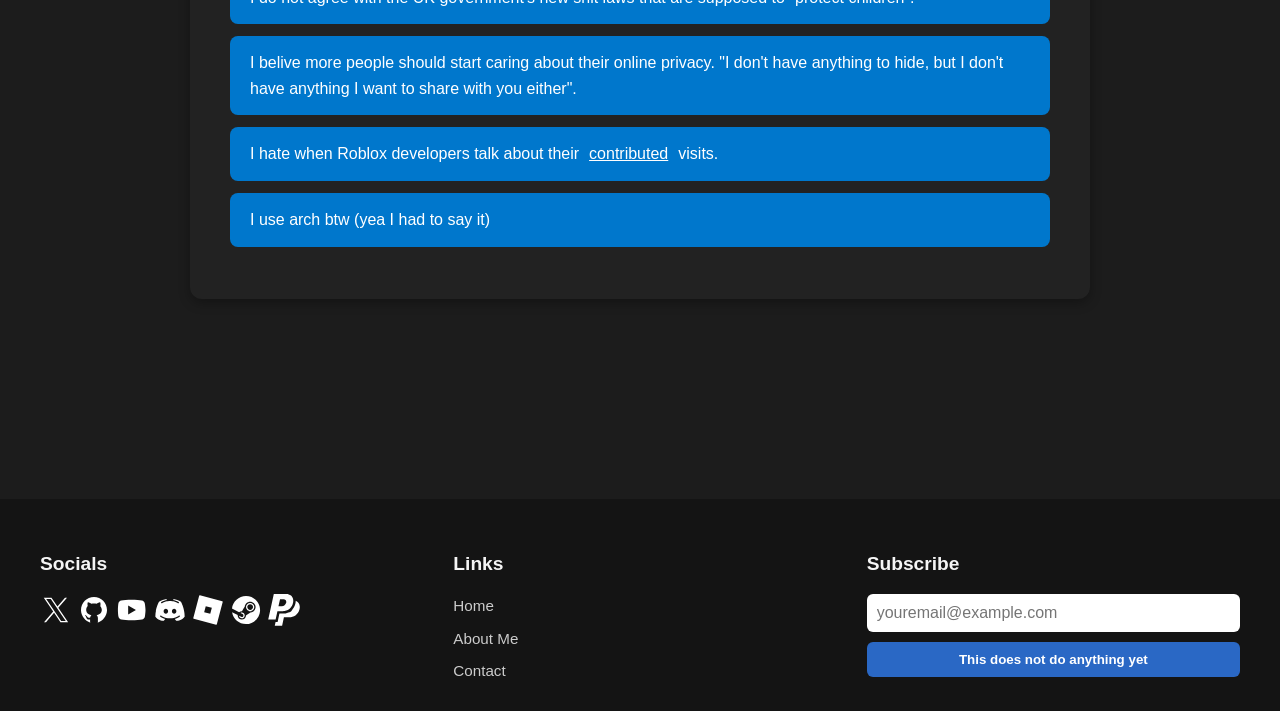
==== commit ad89437d: "deploy: d0d834a2b504a545135d51824d24e9394031831a" ====
--- a/index.html
+++ b/index.html
@@ -6,12 +6,12 @@
   <title>Portfolio | Ollieistic</title>
   <link rel="stylesheet" href="/css/portfolio.css"/>
   <link rel="stylesheet" href="/css/shared.css"/>
-  <link rel="icon" type="image/png" href="favicon.png"/>
+  <link rel="icon" type="image/png" href="/assets/favicon.png"/>
 </head>
 <body>
   <nav class="navbar">
     <div class="logo-container">
-      <img src="/logo.png" alt="Logo" class="logo"/>
+      <img src="/assets/logo.png" alt="Logo" class="logo"/>
       <span class="logo-text">Ollieistic</span>
     </div>
     <ul class="nav-links">
@@ -26,7 +26,7 @@
   <section id="home" class="hero">
     <div class="hero-content">
         <div class="hero-image">
-            <img src="/logo.png" alt="Ollieistic Logo"/>
+            <img src="/assets/logo.png" alt="Ollieistic Logo"/>
         </div>
         <div class="hero-text">
             <h1>Hey, I'm <span class="highlight">Ollieistic.</span></h1>
@@ -143,8 +143,10 @@
             <h3>Some Facts About Me</h3>
             <ul class="facts-list">
                 <li class="fact">I am self-taught and always learning new things.</li>
+                <li class="fact">I do not agree with the UK government's new shit laws that are supposed to "protect children".</li>
+                <li class="fact">I belive more people should start caring about their online privacy. "I don't have anything to hide, but I don't have anything I want to share with you either".</li>
                 <li class="fact">I hate when Roblox developers talk about their <u>contributed</u> visits.</li>
-                <li class="fact">I use arch btw</li>
+                <li class="fact">I use arch btw (yea I had to say it)</li>
             </ul>
             </section>
         </section>
@@ -185,4 +187,4 @@
     </div>
   </footer>
 </body>
-</html>+</html>
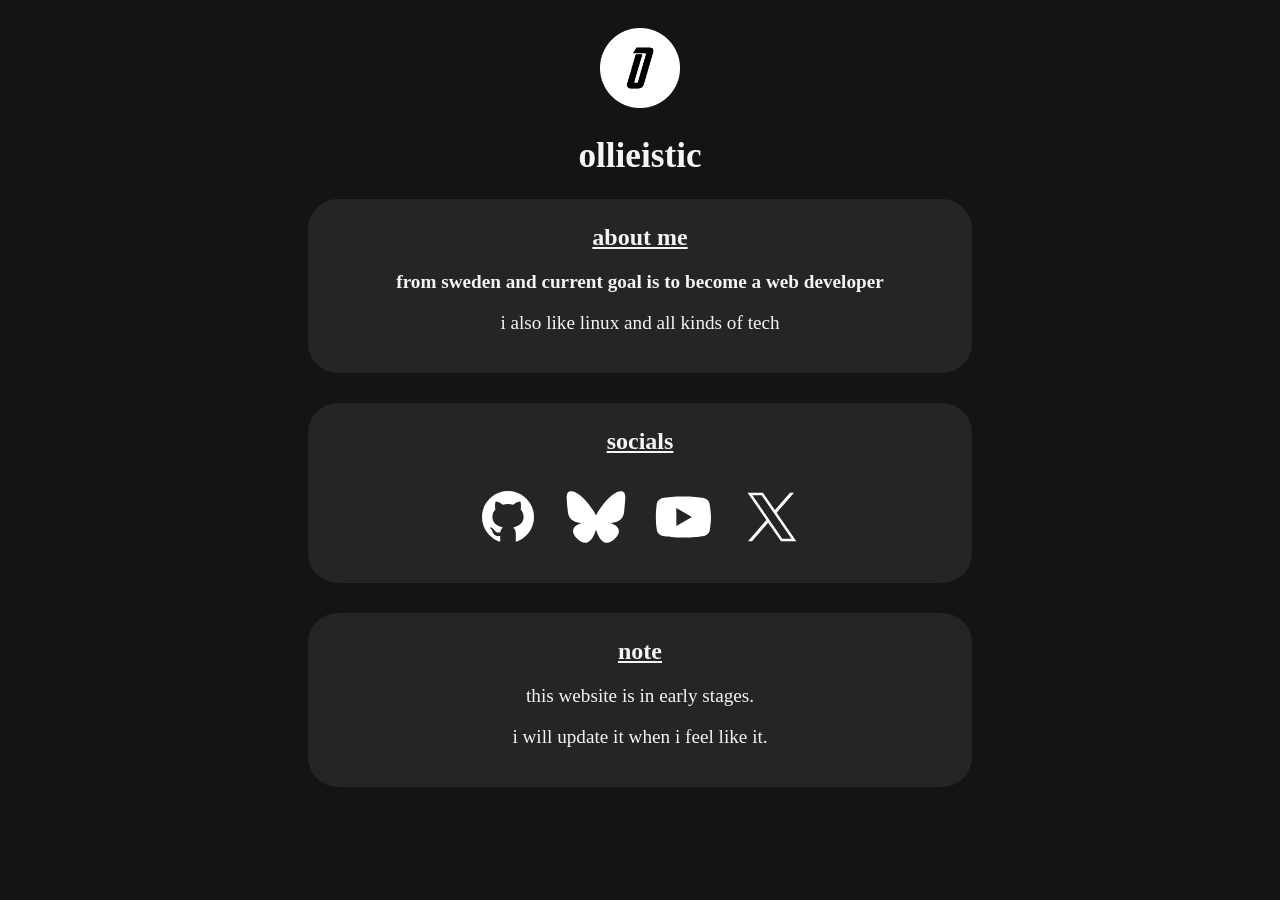
==== commit cd4c280f: "Initial commit" ====
--- a/index.html
+++ b/index.html
@@ -1,190 +1,40 @@
 <!DOCTYPE html>
 <html lang="en">
 <head>
-  <meta charset="UTF-8"/>
-  <meta name="viewport" content="width=device-width, initial-scale=1"/>
-  <title>Portfolio | Ollieistic</title>
-  <link rel="stylesheet" href="/css/portfolio.css"/>
-  <link rel="stylesheet" href="/css/shared.css"/>
-  <link rel="icon" type="image/png" href="/assets/favicon.png"/>
+    <meta charset="UTF-8">
+    <meta name="description" content="ollieistic's very cool website">
+    <meta name="keywords" content="portfolio, ollieistic">
+    <meta name="author" content="ollieistic">
+    <meta name="viewport" content="width=device-width, initial-scale=1.0">
+    <title>Ollieistic</title>
+    <link rel="stylesheet" href="/styles.css">
+    <link rel="icon" type="image/png" href="/assets/favicon.png">
 </head>
 <body>
-  <nav class="navbar">
-    <div class="logo-container">
-      <img src="/assets/logo.png" alt="Logo" class="logo"/>
-      <span class="logo-text">Ollieistic</span>
+    <div class="hero">
+        <img src="/assets/logo.png">
+        <h1>ollieistic</h1>
     </div>
-    <ul class="nav-links">
-      <li><a href="/" class="nav-link">Home</a></li>
-      <li><a href="#about" class="nav-link">About Me</a></li>
-      <li><a href="#projects" class="nav-link">Projects</a></li>
-      <li><a href="/downloads" class="nav-link">Downloads</a></li>
-      <li><a href="/contact" class="nav-link cta">Contact</a></li>
-    </ul>
-  </nav>
 
-  <section id="home" class="hero">
-    <div class="hero-content">
-        <div class="hero-image">
-            <img src="/assets/logo.png" alt="Ollieistic Logo"/>
-        </div>
-        <div class="hero-text">
-            <h1>Hey, I'm <span class="highlight">Ollieistic.</span></h1>
-            <p class="subtitle">Roblox Developer <span class="divider">|</span> Located in Sweden 🇸🇪</p>
-            <p class="about-me">Experienced Roblox developer who specializes in scripting.</p>
-        </div>
+    <div class="about">
+        <h2><u>about me</u></h2>
+        <p><b>from sweden and current goal is to become a web developer</b></p>
+        <p>i also like linux and all kinds of tech</p>
     </div>
-  </section>
 
-  <div class="content-container">
-    <section id="skills-experience">
-      <h2>Skills & Experience</h2>
-        <ul class="skills-cards-list">
-          <li class="skill-card">
-            <div class="skill-info">
-              <h3>LuaU</h3>
-              <p>
-                Developing interactive game mechanics and systems with LuaU, focusing on clean, efficient, and scalable code.
-              </p>
-            </div>
-            <span class="experience-label">1 year</span>
-          </li>
-          <li class="skill-card">
-            <div class="skill-info">
-              <h3>Python</h3>
-              <p>Familiar with writing Python scripts for small projects and automation tasks, with a growing understanding of the language.</p>
-            </div>
-            <span class="experience-label">5 months</span>
-          </li>
-          </li>
-          <li class="skill-card">
-            <div class="skill-info">
-              <h3>HTML & CSS</h3>
-              <p>Capable of designing and styling web pages with semantic HTML and CSS for good user experience.</p>
-            </div>
-            <span class="experience-label">1 month</span>
-          </li>
-        </ul>
-      </section>
+    <div class="socials">
+        <h2><u>socials</u></h2>
+        <a href="https://github.com/ollieistic" class="social-icon" target="_blank" aria-label="GitHub"><img src="/assets/icons/github.svg" alt="GitHub"></a>
+        <a href="https://bsky.app/profile/ollieistic.com" class="social-icon" target="_blank" aria-label="Bluesky"><img src="/assets/icons/bluesky.svg" alt="Bluesky"></a>
+        <a href="https://youtube.com/@ollieistic" class="social-icon" target="_blank" aria-label="YouTube"><img src="/assets/icons/youtube.svg" alt="YouTube"></a>
+        <a href="https://x.com/ollieistic" class="social-icon" target="_blank" aria-label="X"><img src="/assets/icons/x.svg" alt="X"></a>
+        <!-- <a href="https://discord.gg/invite" class="social-icon" target="_blank" aria-label="Discord"><img src="/assets/icons/discord.svg" alt="Discord"></a> -->
+    </div>
 
-    <section id="why-choose-me">
-      <h2>Why choose me?</h2>
-      <p>Clear, maintainable code focused on usability and easy integration</p>
-      <p>Open communication throughout development</p>
-      <p>Affordable rates for high-value results</p>
-      <p>Adaptable and eager to learn new tools or methods</p>
-    </section>
-
-    <section id="projects">
-        <h2>My Projects</h2>
-        <div class="project-list">
-          <div class="project">
-            <img src="/assets/img/logo.png" alt="Project: Alternative Text"/>
-            <h3>
-              <a href="https://ollieistic.com" target="_blank">Project #1</a>
-            </h3>
-            <p>Project #1 description</p>
-          </div>
-        </div>
-    </section>
-
-    <section id="my-work">
-        <h2>My Work</h2>
-        <div class="showcase-list">
-            <div class="showcase">
-            <img src="/assets/img/tycoon-temp_p1.png" alt="Work Showcase: Tycoon Template"/>
-            <h3>
-                <a href="https://store.ollieistic.com/b/tycoon-template" target="_blank">Work Showcase #1</a>
-            </h3>
-            <p>Create your own Roblox tycoon with ease using this template.</p>
-            </div>
-        </div>
-    </section>
-
-    <section id="about" class="about-section content-container">
-        <section class="about-goals-wrapper">
-            <article class="background-section">
-            <h3>My Background</h3>
-            <p>
-                It all started when I was around 11 years old and discovered how much I enjoyed customizing things — whether it was changing the look of a game, tweaking settings, or making something feel more personal and unique. There was something really satisfying about putting my own spin on things, and it didn’t take long before I realized I had a genuine interest in creating stuff from scratch. Not long after, I started getting curious about game development. I wasn’t exactly sure where to start, but the idea of making my own games or even learning how to code fascinated me.
-                
-                At first, it was just a casual interest — I’d mess around with basic tools and watch tutorials here and there, but I didn’t make a ton of progress right away. It wasn’t until I turned 13 that everything started to click. That’s when I began taking it more seriously and diving deeper into scripting, experimenting with different platforms, and actually building small games and systems on my own. I found myself constantly wanting to improve, to learn more, and to see what I could create next.
-                
-                Since then, what started as a simple curiosity has turned into a full-blown passion. Game development and coding have become something I genuinely love doing — not just as a hobby, but as a way to express creativity, solve problems, and bring ideas to life. And the best part is, I’m still learning and growing every day.
-            </p>
-            </article>
-
-            <section id="goals" class="goals-section">
-            <h3>My Goals</h3>
-            <ul class="goals-list">
-                <li class="goal completed">
-                <span class="goal-text">Start an online store</span>
-                <span class="goal-date">Completed: June 2025</span>
-                </li>
-                <li class="goal">
-                <span class="goal-text">Release a front-page game on Roblox</span>
-                </li>
-                <li class="goal">
-                <span class="goal-text">Become known in the open-source community</span>
-                </li>
-                <li class="goal">
-                <span class="goal-text">Build a homelab for self-hosting and experimenting</span>
-                </li>
-                <li class="goal">
-                <span class="goal-text">Develop advanced JavaScript skills</span>
-                </li>
-                <li class="goal">
-                <span class="goal-text">Learn ethical hacking</span>
-                </li>
-            </ul>
-            </section>
-
-            <section class="facts-section">
-            <h3>Some Facts About Me</h3>
-            <ul class="facts-list">
-                <li class="fact">I am self-taught and always learning new things.</li>
-                <li class="fact">I do not agree with the UK government's new shit laws that are supposed to "protect children".</li>
-                <li class="fact">I belive more people should start caring about their online privacy. "I don't have anything to hide, but I don't have anything I want to share with you either".</li>
-                <li class="fact">I hate when Roblox developers talk about their <u>contributed</u> visits.</li>
-                <li class="fact">I use arch btw (yea I had to say it)</li>
-            </ul>
-            </section>
-        </section>
-    </section>
-  </div>
-
-  <footer class="site-footer">
-    <div class="footer-container">
-      <div class="footer-section">
-        <h3>Socials</h3>
-        <div class="social-icons">
-          <a href="https://x.com/ollieistic" class="social-icon" target="_blank" aria-label="X"><img src="/assets/icons/x.svg" alt="Twitter"></a>
-          <a href="https://github.com/ollieistic" class="social-icon" target="_blank" aria-label="GitHub"><img src="/assets/icons/github.svg" alt="GitHub"></a>
-          <a href="https://youtube.com/@ollieistic" class="social-icon" target="_blank" aria-label="YouTube"><img src="/assets/icons/youtube.svg" alt="YouTube"></a>
-          <a href="https://discord.gg/2n9g3b72dJ" class="social-icon" target="_blank" aria-label="Discord"><img src="/assets/icons/discord.svg" alt="Discord"></a>
-          <a href="https://www.roblox.com/users/yourid/profile" class="social-icon" target="_blank" aria-label="Roblox"><img src="/assets/icons/roblox.svg" alt="Roblox"></a>
-          <a href="https://steamcommunity.com/id/ollieistic" class="social-icon" target="_blank" aria-label="Steam"><img src="/assets/icons/steam.svg" alt="Steam"></a>
-          <a href="https://paypal.me/ollieistic" class="social-icon" target="_blank" aria-label="PayPal"><img src="/assets/icons/paypal.svg" alt="PayPal"></a>
-        </div>
-      </div>
-
-      <div class="footer-section">
-        <h3>Links</h3>
-        <ul class="footer-links">
-          <li><a href="/">Home</a></li>
-          <li><a href="#about">About Me</a></li>
-          <li><a href="/contact">Contact</a></li>
-        </ul>
-      </div>
-
-    <div class="footer-section">
-        <h3>Subscribe</h3>
-        <form class="subscribe-form">
-          <input type="email" placeholder="youremail@example.com" required>
-          <button type="submit">This does not do anything yet</button>
-        </form>
-      </div>
+    <div class="note">
+        <h2><u>note</u></h2>
+        <p>this website is in early stages.</p>
+        <p>i will update it when i feel like it.</p>
     </div>
-  </footer>
 </body>
-</html>
+</html>
--- a/styles.css
+++ b/styles.css
@@ -0,0 +1,94 @@
+/* BODY */
+body {
+    background-color: #141414;
+}
+
+/* HERO */
+.hero {
+    text-align: center;
+}
+
+.hero img {
+    margin-top: 20px;
+    max-width: 80px;
+}
+
+.hero h1 {
+    color: #F5F5F5;
+    font-size: 2.2rem;
+}
+
+/* ABOUT */
+.about {
+    background-color: #252525;
+    margin-left: 300px;
+    margin-right: 300px;
+    padding-top: 5px;
+    padding-bottom: 20px;
+    border-radius: 30px;
+    margin-bottom: 30px
+}
+
+.about h2 {
+    text-align: center;
+    color: #F5F5F5;
+}
+
+.about p {
+    color: #F5F5F5;
+    text-align: center;
+    font-size: 1.2rem;
+}
+
+/* SOCIALS */
+.socials {
+    background-color: #252525;
+    margin-left: 300px;
+    margin-right: 300px;
+    padding-top: 5px;
+    padding-bottom: 20px;
+    border-radius: 30px;
+    margin-bottom: 30px;
+    text-align: center;
+}
+
+.socials h2 {
+    text-align: center;
+    color: #F5F5F5;
+}
+
+.social-icon img,
+.social-icon svg {
+    display: inline-block;
+    margin: 10px;
+    text-decoration: none;
+    color: #fff;
+    transition: background-color 0.3s;
+}
+
+.social-icon img:hover,
+.social-icon svg:hover {
+    transform: scale(1.1);
+}
+
+/* NOTE */
+.note {
+    background-color: #252525;
+    margin-left: 300px;
+    margin-right: 300px;
+    padding-top: 5px;
+    padding-bottom: 20px;
+    border-radius: 30px;
+    margin-bottom: 30px
+}
+
+.note h2 {
+    text-align: center;
+    color: #F5F5F5;
+}
+
+.note p {
+    color: #F5F5F5;
+    text-align: center;
+    font-size: 1.2rem;
+}
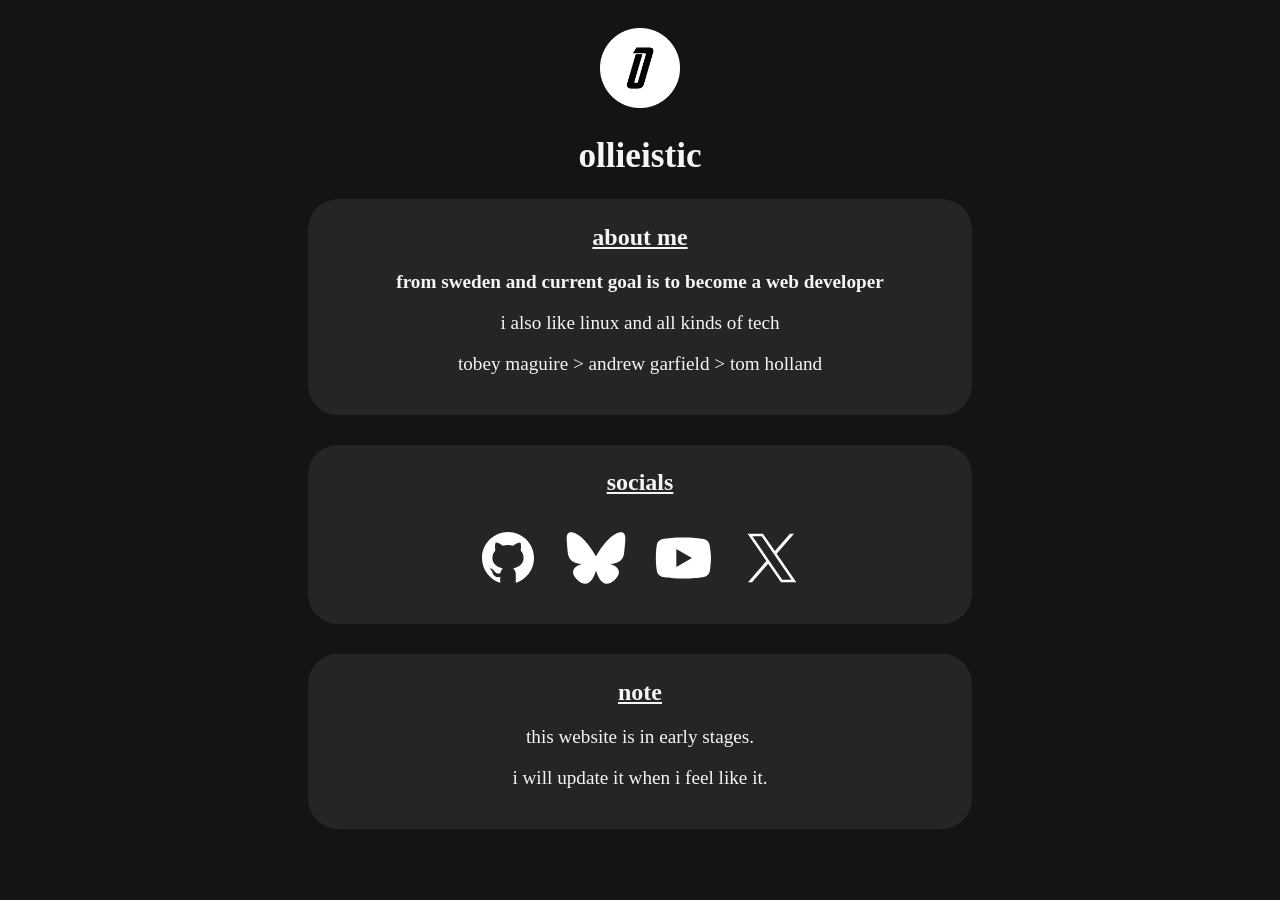
==== commit 1dff0f05: "Update index.html" ====
--- a/index.html
+++ b/index.html
@@ -20,6 +20,7 @@
         <h2><u>about me</u></h2>
         <p><b>from sweden and current goal is to become a web developer</b></p>
         <p>i also like linux and all kinds of tech</p>
+        <p>tobey maguire > andrew garfield > tom holland</p>
     </div>
 
     <div class="socials">
